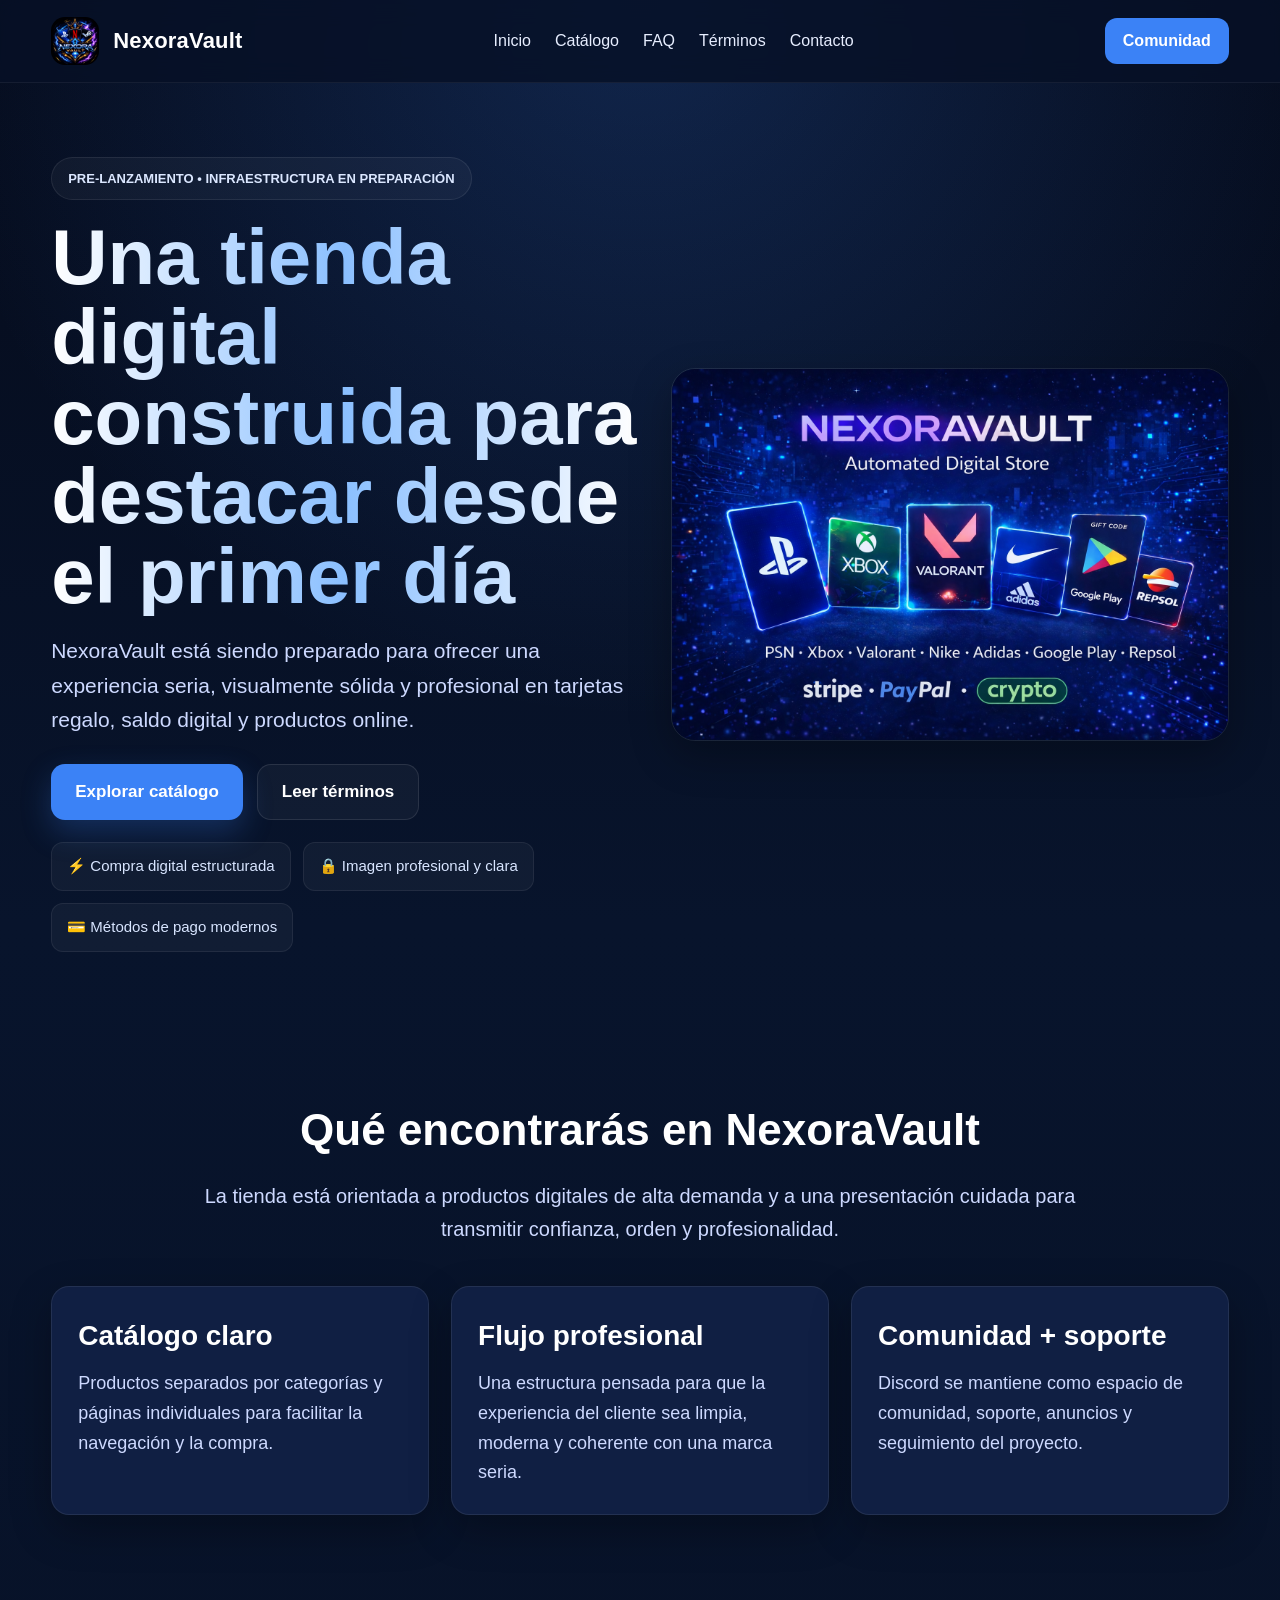
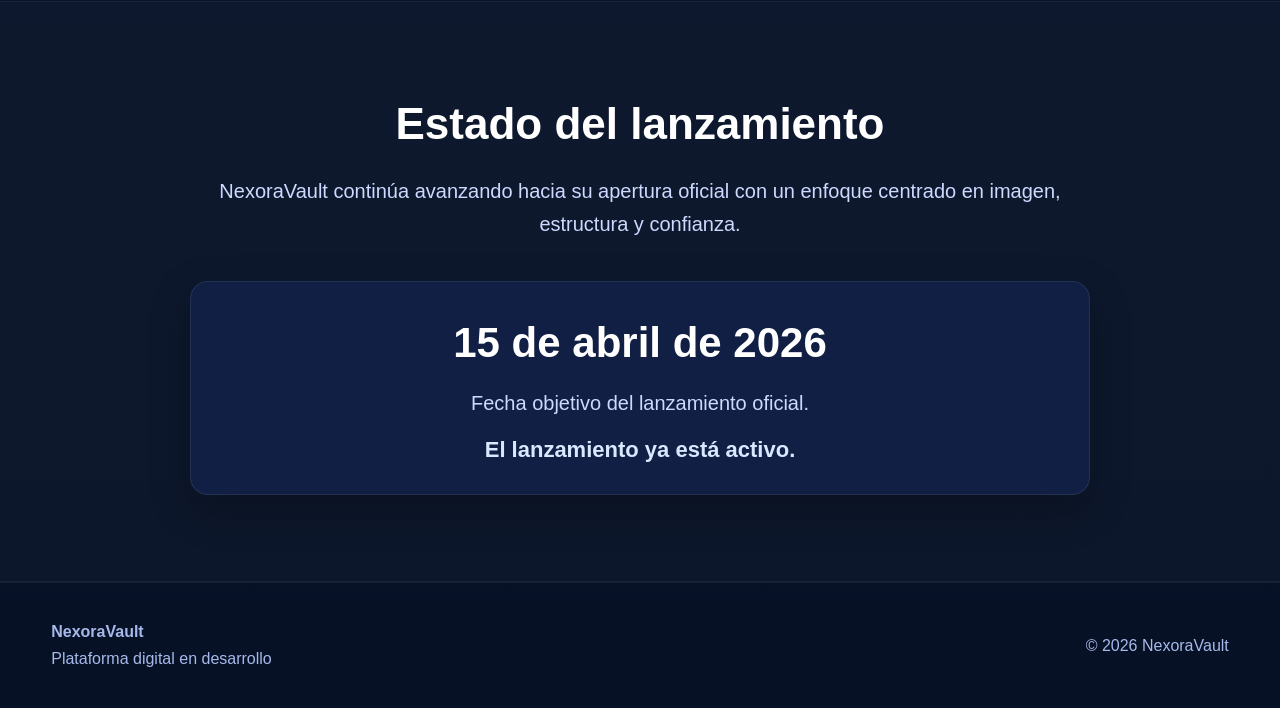
==== index.html @ a35b7f5f "Revise HTML structure and content for NexoraVault Updated the HTML structure and content for NexoraV" ====
<!DOCTYPE html>
<html lang="es">
<head>
  <meta charset="UTF-8">
  <meta name="viewport" content="width=device-width, initial-scale=1.0">
  <title>NexoraVault | Tienda digital profesional</title>
  <meta name="description" content="NexoraVault es una tienda digital centrada en tarjetas regalo, saldo y productos digitales con una experiencia moderna, clara y profesional.">
  <meta name="robots" content="index, follow">
  <link rel="icon" href="/assets/logo.png">
  <link rel="canonical" href="https://nexoravault-web.vercel.app/">
  <meta property="og:title" content="NexoraVault | Tienda digital profesional">
  <meta property="og:description" content="Tarjetas regalo, saldo digital y una experiencia de compra moderna y profesional.">
  <meta property="og:image" content="https://nexoravault-web.vercel.app/assets/banner.png">
  <meta property="og:type" content="website">
  <link rel="stylesheet" href="styles.css">
</head>
<body>

<header class="site-header">
  <div class="container nav">
    <a class="brand" href="index.html">
      <img src="/assets/logo.png" alt="Logo NexoraVault">
      <span>NexoraVault</span>
    </a>

    <nav class="nav-links">
      <a href="index.html">Inicio</a>
      <a href="catalogo.html">Catálogo</a>
      <a href="faq.html">FAQ</a>
      <a href="terminos.html">Términos</a>
      <a href="contacto.html">Contacto</a>
    </nav>

    <a class="nav-cta" href="https://discord.gg/6MbayvyV2s" target="_blank" rel="noopener noreferrer">Comunidad</a>
  </div>
</header>

<main>
  <section class="hero">
    <div class="container hero-grid">
      <div>
        <div class="hero-badge">PRE-LANZAMIENTO • INFRAESTRUCTURA EN PREPARACIÓN</div>
        <h1>Una tienda digital construida para destacar desde el primer día</h1>
        <p>
          NexoraVault está siendo preparado para ofrecer una experiencia seria, visualmente sólida y profesional en tarjetas regalo, saldo digital y productos online.
        </p>

        <div class="hero-actions">
          <a class="btn btn-primary" href="catalogo.html">Explorar catálogo</a>
          <a class="btn btn-secondary" href="terminos.html">Leer términos</a>
        </div>

        <div class="hero-trust">
          <span>⚡ Compra digital estructurada</span>
          <span>🔒 Imagen profesional y clara</span>
          <span>💳 Métodos de pago modernos</span>
        </div>
      </div>

      <div>
        <img class="hero-banner" src="/assets/banner.png" alt="Banner NexoraVault">
      </div>
    </div>
  </section>

  <section class="section">
    <div class="container">
      <div class="section-head">
        <h2>Qué encontrarás en NexoraVault</h2>
        <p>
          La tienda está orientada a productos digitales de alta demanda y a una presentación cuidada para transmitir confianza, orden y profesionalidad.
        </p>
      </div>

      <div class="grid-3">
        <article class="card">
          <h3>Catálogo claro</h3>
          <p>
            Productos separados por categorías y páginas individuales para facilitar la navegación y la compra.
          </p>
        </article>

        <article class="card">
          <h3>Flujo profesional</h3>
          <p>
            Una estructura pensada para que la experiencia del cliente sea limpia, moderna y coherente con una marca seria.
          </p>
        </article>

        <article class="card">
          <h3>Comunidad + soporte</h3>
          <p>
            Discord se mantiene como espacio de comunidad, soporte, anuncios y seguimiento del proyecto.
          </p>
        </article>
      </div>
    </div>
  </section>

  <section class="section alt">
    <div class="container">
      <div class="section-head">
        <h2>Estado del lanzamiento</h2>
        <p>
          NexoraVault continúa avanzando hacia su apertura oficial con un enfoque centrado en imagen, estructura y confianza.
        </p>
      </div>

      <div class="card text-block" style="text-align:center;">
        <h2 style="margin-bottom:10px;">15 de abril de 2026</h2>
        <p>Fecha objetivo del lanzamiento oficial.</p>
        <div class="countdown" id="countdown">Cargando cuenta atrás...</div>
      </div>
    </div>
  </section>
</main>

<footer class="footer">
  <div class="container footer-inner">
    <div>
      <strong>NexoraVault</strong>
      <p>Plataforma digital en desarrollo</p>
    </div>
    <div>© 2026 NexoraVault</div>
  </div>
</footer>

<script src="script.js"></script>
</body>
</html>
---- styles.css ----
:root{
  --bg:#071126;
  --bg-soft:#0d1a38;
  --card:#101f43;
  --card-border:rgba(255,255,255,0.08);
  --text:#ffffff;
  --muted:#cdd9ff;
  --primary:#3b82f6;
  --primary-hover:#2563eb;
  --secondary:#111827;
  --max:1200px;
  --radius:18px;
  --shadow:0 15px 40px rgba(0,0,0,0.28);
}

*{
  box-sizing:border-box;
  margin:0;
  padding:0;
}

html{
  scroll-behavior:smooth;
}

body{
  font-family:Arial, Helvetica, sans-serif;
  background:
    radial-gradient(circle at top, rgba(59,130,246,0.22), transparent 30%),
    linear-gradient(180deg, #050b1b 0%, #08142c 40%, #071126 100%);
  color:var(--text);
  line-height:1.65;
}

a{
  color:inherit;
  text-decoration:none;
}

img{
  max-width:100%;
  display:block;
}

.container{
  width:min(var(--max), 92%);
  margin:0 auto;
}

.site-header{
  position:sticky;
  top:0;
  z-index:50;
  background:rgba(7,17,38,0.82);
  backdrop-filter:blur(12px);
  border-bottom:1px solid rgba(255,255,255,0.06);
}

.nav{
  min-height:82px;
  display:flex;
  align-items:center;
  justify-content:space-between;
  gap:18px;
}

.brand{
  display:flex;
  align-items:center;
  gap:14px;
}

.brand img{
  width:48px;
  height:48px;
  border-radius:14px;
  object-fit:cover;
}

.brand span{
  font-size:22px;
  font-weight:800;
  letter-spacing:0.2px;
}

.nav-links{
  display:flex;
  gap:24px;
  align-items:center;
  flex-wrap:wrap;
}

.nav-links a{
  font-size:16px;
  color:#e7eeff;
}

.nav-cta{
  display:inline-flex;
  align-items:center;
  justify-content:center;
  min-height:46px;
  padding:0 18px;
  border-radius:12px;
  background:var(--primary);
  font-weight:800;
}

.nav-cta:hover{
  background:var(--primary-hover);
}

.hero{
  padding:74px 0 56px;
}

.hero-grid{
  display:grid;
  grid-template-columns:1.05fr 1fr;
  gap:34px;
  align-items:center;
}

.hero-badge{
  display:inline-block;
  margin-bottom:18px;
  padding:10px 16px;
  border-radius:999px;
  font-size:13px;
  font-weight:800;
  color:#dbe7ff;
  border:1px solid rgba(255,255,255,0.08);
  background:rgba(255,255,255,0.04);
}

.hero h1{
  font-size:clamp(44px, 7vw, 78px);
  line-height:1.02;
  margin-bottom:18px;
  font-weight:900;
  background:linear-gradient(90deg,#ffffff,#8abfff,#ffffff);
  -webkit-background-clip:text;
  -webkit-text-fill-color:transparent;
  background-clip:text;
}

.hero p{
  font-size:21px;
  color:var(--muted);
  max-width:760px;
  margin-bottom:26px;
}

.hero-actions{
  display:flex;
  gap:14px;
  flex-wrap:wrap;
  margin-bottom:22px;
}

.btn{
  display:inline-flex;
  align-items:center;
  justify-content:center;
  min-height:56px;
  padding:0 24px;
  border-radius:14px;
  font-size:17px;
  font-weight:800;
  transition:.2s ease;
}

.btn-primary{
  background:var(--primary);
  box-shadow:0 12px 30px rgba(59,130,246,0.25);
}

.btn-primary:hover{
  background:var(--primary-hover);
  transform:translateY(-2px);
}

.btn-secondary{
  border:1px solid rgba(255,255,255,0.10);
  background:rgba(255,255,255,0.04);
}

.btn-secondary:hover{
  transform:translateY(-2px);
  background:rgba(255,255,255,0.07);
}

.hero-trust{
  display:flex;
  flex-wrap:wrap;
  gap:12px;
}

.hero-trust span{
  font-size:15px;
  color:#d8e5ff;
  padding:11px 15px;
  border-radius:12px;
  background:rgba(255,255,255,0.04);
  border:1px solid rgba(255,255,255,0.07);
}

.hero-banner{
  border-radius:24px;
  box-shadow:var(--shadow);
  border:1px solid rgba(255,255,255,0.08);
}

.section{
  padding:86px 0;
}

.section.alt{
  background:rgba(255,255,255,0.025);
  border-top:1px solid rgba(255,255,255,0.05);
  border-bottom:1px solid rgba(255,255,255,0.05);
}

.section-head{
  text-align:center;
  max-width:900px;
  margin:0 auto 40px;
}

.section-head h2{
  font-size:44px;
  margin-bottom:14px;
}

.section-head p{
  font-size:20px;
  color:var(--muted);
}

.grid-3{
  display:grid;
  grid-template-columns:repeat(3,1fr);
  gap:22px;
}

.card{
  background:var(--card);
  border:1px solid var(--card-border);
  border-radius:var(--radius);
  padding:26px;
  box-shadow:var(--shadow);
}

.card h3{
  font-size:28px;
  margin-bottom:10px;
}

.card p{
  font-size:18px;
  color:var(--muted);
}

.product-card{
  display:flex;
  flex-direction:column;
  gap:14px;
}

.price{
  font-size:30px;
  font-weight:900;
}

.tag{
  display:inline-block;
  width:max-content;
  padding:8px 12px;
  border-radius:999px;
  background:rgba(59,130,246,0.16);
  color:#dce8ff;
  font-size:13px;
  font-weight:800;
}

.card-actions{
  margin-top:8px;
  display:flex;
  gap:12px;
  flex-wrap:wrap;
}

.card-link{
  font-size:16px;
  font-weight:800;
  color:#8dc1ff;
}

.text-block{
  max-width:900px;
  margin:0 auto;
  font-size:20px;
  color:var(--muted);
}

.text-block h2{
  font-size:42px;
  color:var(--text);
  margin-bottom:18px;
}

.text-block h3{
  font-size:28px;
  color:var(--text);
  margin:28px 0 10px;
}

.text-block p,
.text-block li{
  font-size:20px;
}

.text-block ul{
  padding-left:22px;
}

.footer{
  border-top:1px solid rgba(255,255,255,0.06);
  padding:36px 0;
  color:#a7b9eb;
}

.footer-inner{
  display:flex;
  justify-content:space-between;
  gap:18px;
  align-items:center;
}

.countdown{
  font-size:22px;
  color:#d9e8ff;
  font-weight:700;
  margin-top:12px;
}

@media (max-width: 980px){
  .hero-grid,
  .grid-3{
    grid-template-columns:1fr;
  }

  .nav{
    padding:14px 0;
    flex-wrap:wrap;
  }

  .nav-links{
    width:100%;
    justify-content:center;
  }

  .hero{
    padding-top:54px;
  }

  .section-head h2{
    font-size:34px;
  }

  .section-head p,
  .text-block p,
  .text-block li{
    font-size:18px;
  }

  .footer-inner{
    flex-direction:column;
    text-align:center;
  }
}
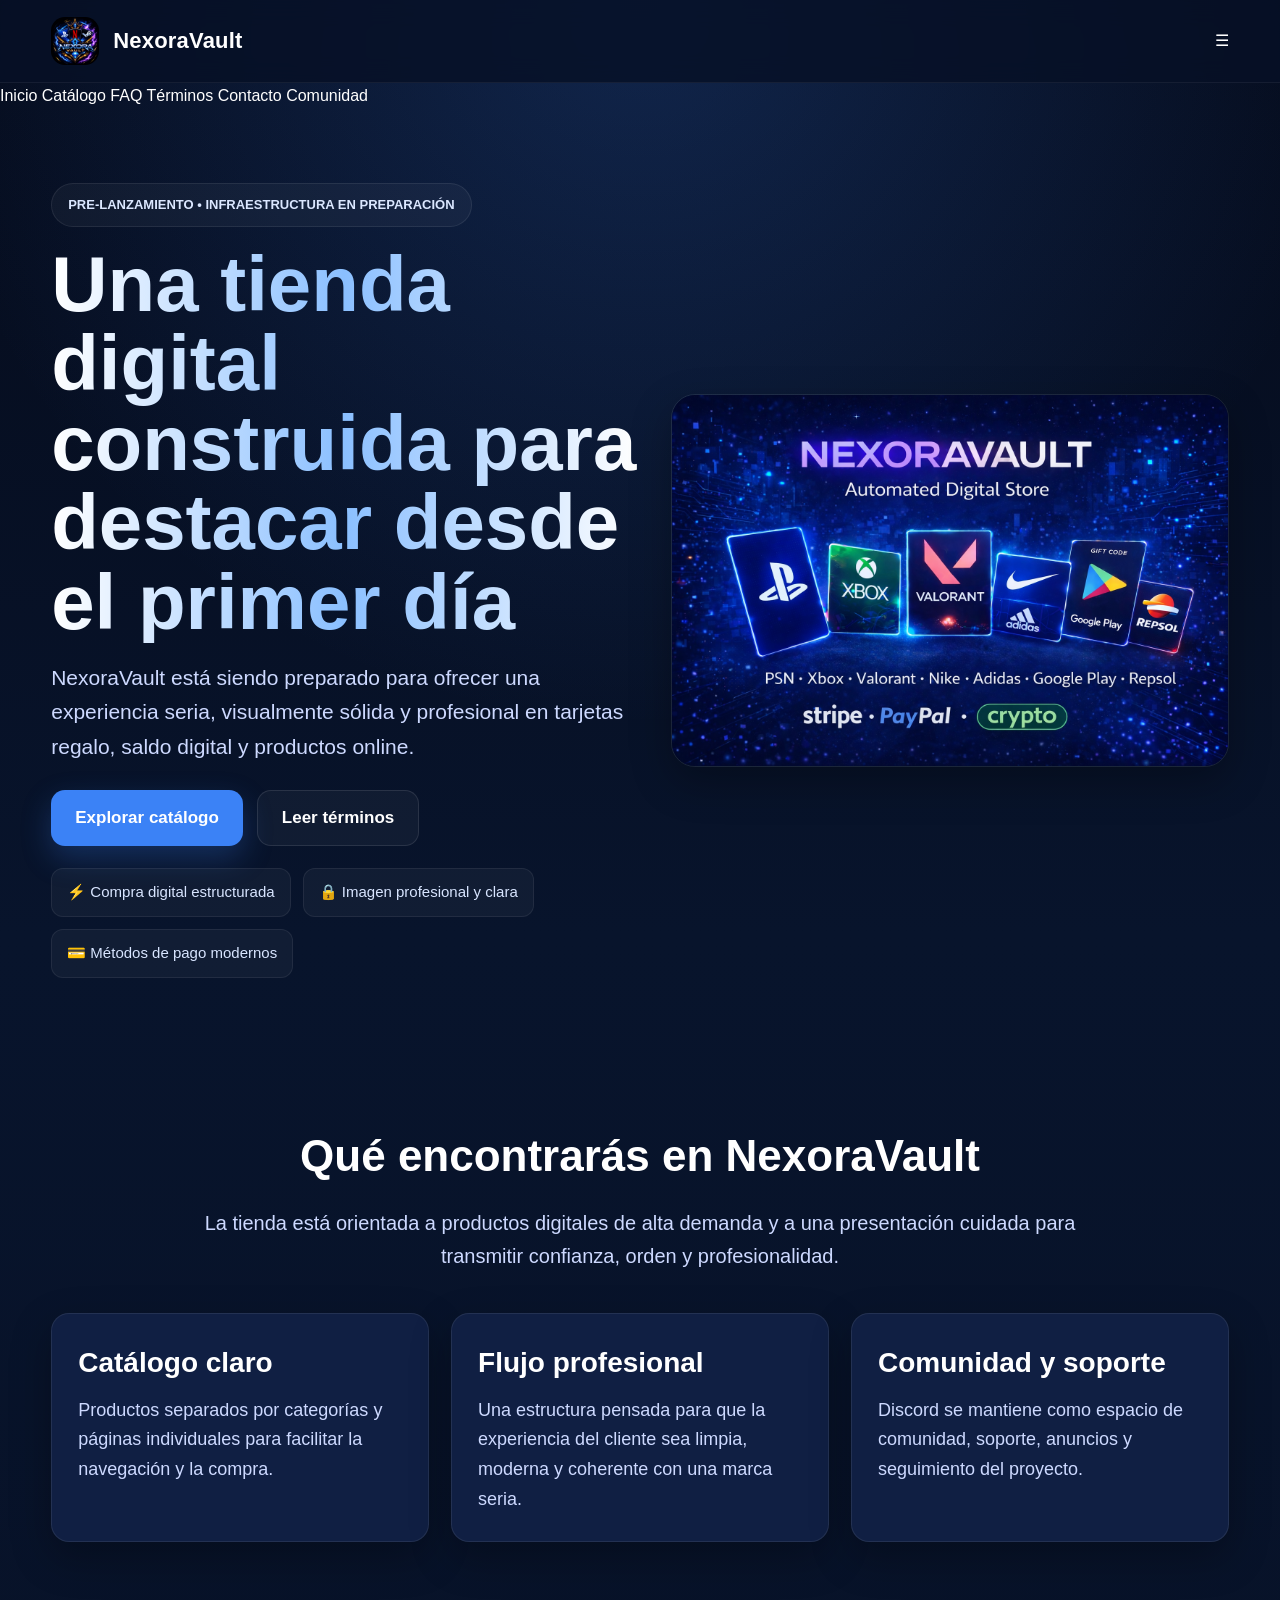
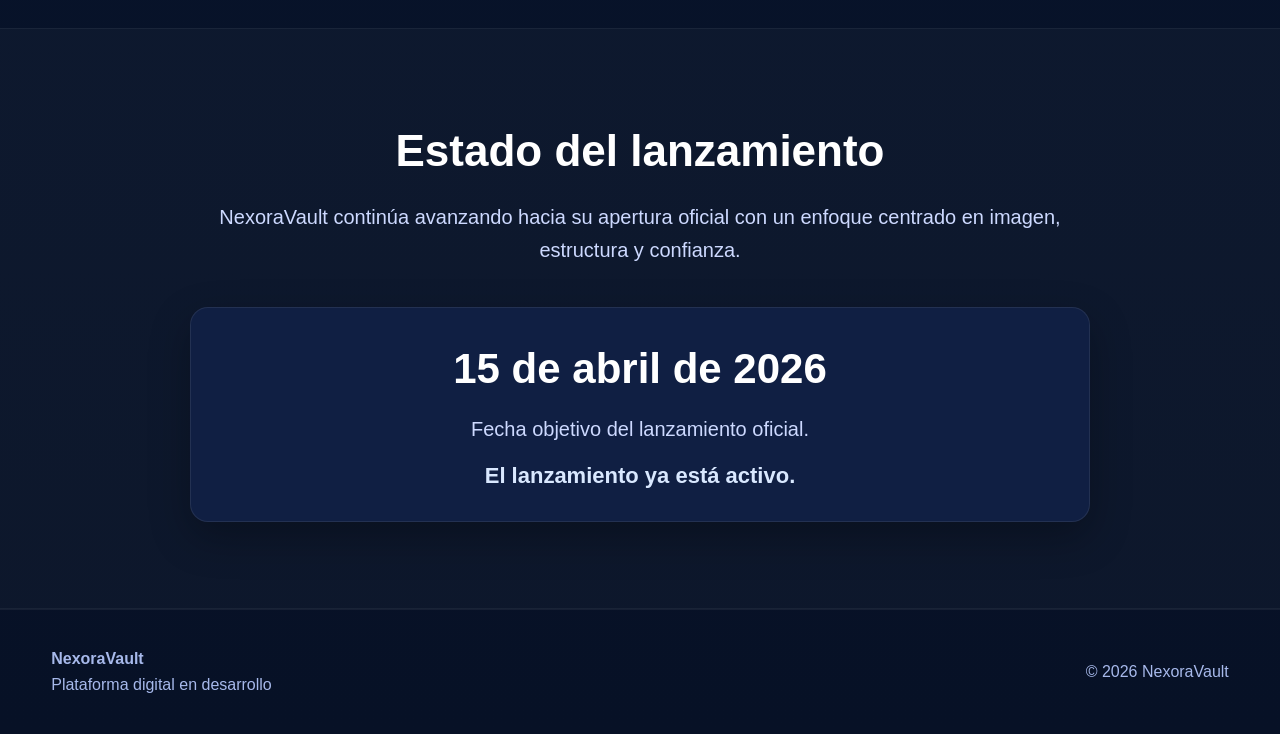
==== commit ada49958: "Implement side menu and update community heading Added a side menu for navigation and improved text " ====
--- a/index.html
+++ b/index.html
@@ -23,24 +23,27 @@
       <span>NexoraVault</span>
     </a>
 
-    <nav class="nav-links">
-      <a href="index.html">Inicio</a>
-      <a href="catalogo.html">Catálogo</a>
-      <a href="faq.html">FAQ</a>
-      <a href="terminos.html">Términos</a>
-      <a href="contacto.html">Contacto</a>
-    </nav>
-
-    <a class="nav-cta" href="https://discord.gg/6MbayvyV2s" target="_blank" rel="noopener noreferrer">Comunidad</a>
+    <div class="menu-toggle" onclick="toggleMenu()">☰</div>
   </div>
 </header>
+
+<div class="side-menu" id="sideMenu">
+  <a href="index.html">Inicio</a>
+  <a href="catalogo.html">Catálogo</a>
+  <a href="faq.html">FAQ</a>
+  <a href="terminos.html">Términos</a>
+  <a href="contacto.html">Contacto</a>
+  <a class="menu-discord" href="https://discord.gg/6MbayvyV2s" target="_blank" rel="noopener noreferrer">Comunidad</a>
+</div>
 
 <main>
   <section class="hero">
     <div class="container hero-grid">
       <div>
         <div class="hero-badge">PRE-LANZAMIENTO • INFRAESTRUCTURA EN PREPARACIÓN</div>
+
         <h1>Una tienda digital construida para destacar desde el primer día</h1>
+
         <p>
           NexoraVault está siendo preparado para ofrecer una experiencia seria, visualmente sólida y profesional en tarjetas regalo, saldo digital y productos online.
         </p>
@@ -88,7 +91,7 @@
         </article>
 
         <article class="card">
-          <h3>Comunidad + soporte</h3>
+          <h3>Comunidad y soporte</h3>
           <p>
             Discord se mantiene como espacio de comunidad, soporte, anuncios y seguimiento del proyecto.
           </p>
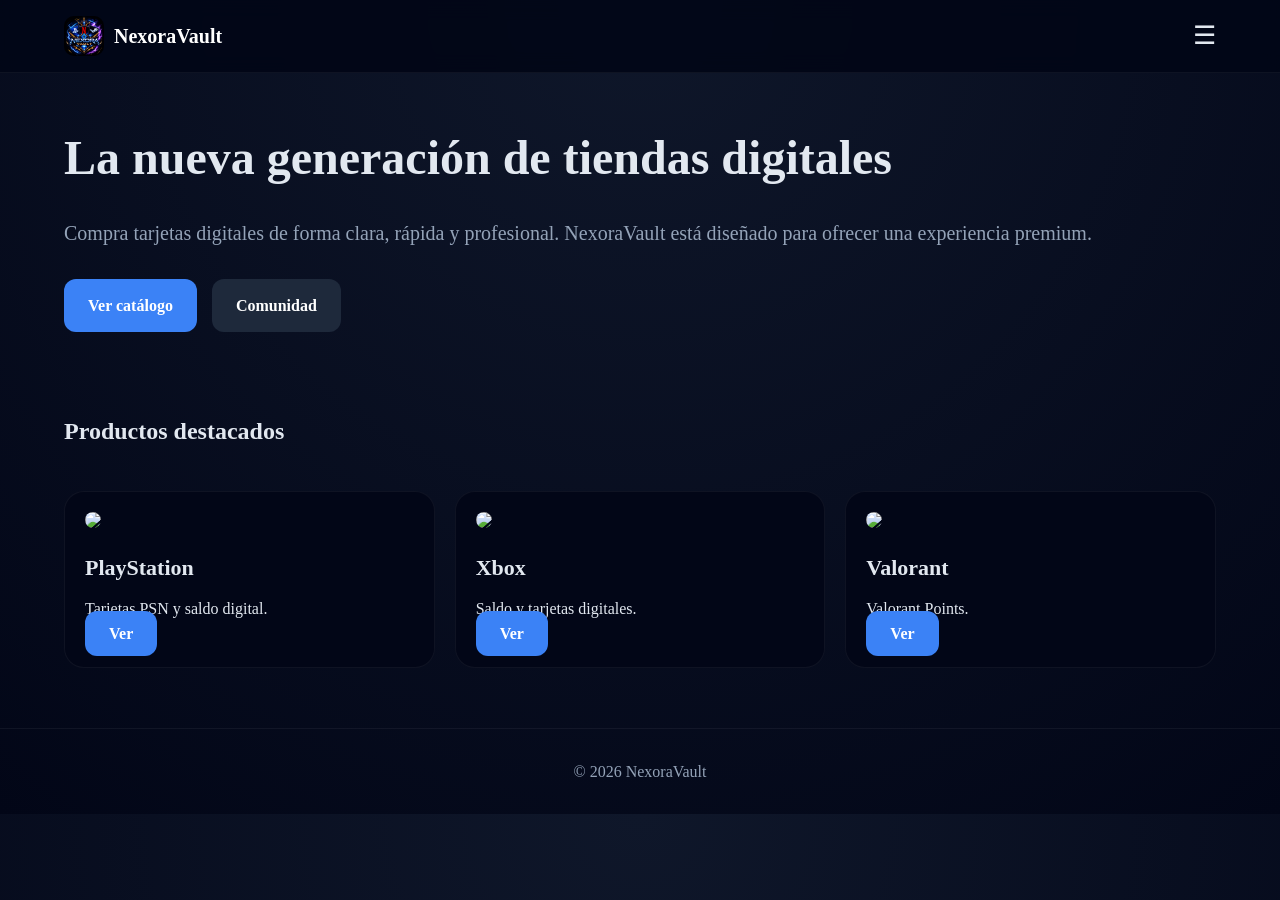
==== commit a1c727e2: "Revise index.html for NexoraVault homepage Updated the structure and content of the NexoraVault home" ====
--- a/index.html
+++ b/index.html
@@ -3,23 +3,15 @@
 <head>
   <meta charset="UTF-8">
   <meta name="viewport" content="width=device-width, initial-scale=1.0">
-  <title>NexoraVault | Tienda digital profesional</title>
-  <meta name="description" content="NexoraVault es una tienda digital centrada en tarjetas regalo, saldo y productos digitales con una experiencia moderna, clara y profesional.">
-  <meta name="robots" content="index, follow">
-  <link rel="icon" href="/assets/logo.png">
-  <link rel="canonical" href="https://nexoravault-web.vercel.app/">
-  <meta property="og:title" content="NexoraVault | Tienda digital profesional">
-  <meta property="og:description" content="Tarjetas regalo, saldo digital y una experiencia de compra moderna y profesional.">
-  <meta property="og:image" content="https://nexoravault-web.vercel.app/assets/banner.png">
-  <meta property="og:type" content="website">
+  <title>NexoraVault</title>
   <link rel="stylesheet" href="styles.css">
 </head>
 <body>
 
 <header class="site-header">
   <div class="container nav">
-    <a class="brand" href="index.html">
-      <img src="/assets/logo.png" alt="Logo NexoraVault">
+    <a class="brand" href="#">
+      <img src="/assets/logo.png">
       <span>NexoraVault</span>
     </a>
 
@@ -30,102 +22,58 @@
 <div class="side-menu" id="sideMenu">
   <a href="index.html">Inicio</a>
   <a href="catalogo.html">Catálogo</a>
-  <a href="faq.html">FAQ</a>
-  <a href="terminos.html">Términos</a>
-  <a href="contacto.html">Contacto</a>
-  <a class="menu-discord" href="https://discord.gg/6MbayvyV2s" target="_blank" rel="noopener noreferrer">Comunidad</a>
+  <a href="#">Carrito</a>
+  <a href="#">FAQ</a>
+  <a href="#">Términos</a>
+  <a href="https://discord.gg/6MbayvyV2s" target="_blank">Comunidad</a>
 </div>
 
-<main>
-  <section class="hero">
-    <div class="container hero-grid">
-      <div>
-        <div class="hero-badge">PRE-LANZAMIENTO • INFRAESTRUCTURA EN PREPARACIÓN</div>
+<main class="hero">
+  <div class="container">
+    <h1>La nueva generación de tiendas digitales</h1>
+    <p>
+      Compra tarjetas digitales de forma clara, rápida y profesional.
+      NexoraVault está diseñado para ofrecer una experiencia premium.
+    </p>
 
-        <h1>Una tienda digital construida para destacar desde el primer día</h1>
-
-        <p>
-          NexoraVault está siendo preparado para ofrecer una experiencia seria, visualmente sólida y profesional en tarjetas regalo, saldo digital y productos online.
-        </p>
-
-        <div class="hero-actions">
-          <a class="btn btn-primary" href="catalogo.html">Explorar catálogo</a>
-          <a class="btn btn-secondary" href="terminos.html">Leer términos</a>
-        </div>
-
-        <div class="hero-trust">
-          <span>⚡ Compra digital estructurada</span>
-          <span>🔒 Imagen profesional y clara</span>
-          <span>💳 Métodos de pago modernos</span>
-        </div>
-      </div>
-
-      <div>
-        <img class="hero-banner" src="/assets/banner.png" alt="Banner NexoraVault">
-      </div>
+    <div class="hero-actions">
+      <a class="btn btn-primary" href="catalogo.html">Ver catálogo</a>
+      <a class="btn btn-secondary" href="https://discord.gg/6MbayvyV2s" target="_blank">Comunidad</a>
     </div>
-  </section>
-
-  <section class="section">
-    <div class="container">
-      <div class="section-head">
-        <h2>Qué encontrarás en NexoraVault</h2>
-        <p>
-          La tienda está orientada a productos digitales de alta demanda y a una presentación cuidada para transmitir confianza, orden y profesionalidad.
-        </p>
-      </div>
-
-      <div class="grid-3">
-        <article class="card">
-          <h3>Catálogo claro</h3>
-          <p>
-            Productos separados por categorías y páginas individuales para facilitar la navegación y la compra.
-          </p>
-        </article>
-
-        <article class="card">
-          <h3>Flujo profesional</h3>
-          <p>
-            Una estructura pensada para que la experiencia del cliente sea limpia, moderna y coherente con una marca seria.
-          </p>
-        </article>
-
-        <article class="card">
-          <h3>Comunidad y soporte</h3>
-          <p>
-            Discord se mantiene como espacio de comunidad, soporte, anuncios y seguimiento del proyecto.
-          </p>
-        </article>
-      </div>
-    </div>
-  </section>
-
-  <section class="section alt">
-    <div class="container">
-      <div class="section-head">
-        <h2>Estado del lanzamiento</h2>
-        <p>
-          NexoraVault continúa avanzando hacia su apertura oficial con un enfoque centrado en imagen, estructura y confianza.
-        </p>
-      </div>
-
-      <div class="card text-block" style="text-align:center;">
-        <h2 style="margin-bottom:10px;">15 de abril de 2026</h2>
-        <p>Fecha objetivo del lanzamiento oficial.</p>
-        <div class="countdown" id="countdown">Cargando cuenta atrás...</div>
-      </div>
-    </div>
-  </section>
+  </div>
 </main>
 
+<section class="container">
+  <h2>Productos destacados</h2>
+
+  <div class="grid">
+
+    <div class="card">
+      <img src="/assets/psn.png">
+      <h3>PlayStation</h3>
+      <p>Tarjetas PSN y saldo digital.</p>
+      <a class="btn btn-primary" href="psn.html">Ver</a>
+    </div>
+
+    <div class="card">
+      <img src="/assets/xbox.png">
+      <h3>Xbox</h3>
+      <p>Saldo y tarjetas digitales.</p>
+      <a class="btn btn-primary" href="xbox.html">Ver</a>
+    </div>
+
+    <div class="card">
+      <img src="/assets/valorant.png">
+      <h3>Valorant</h3>
+      <p>Valorant Points.</p>
+      <a class="btn btn-primary" href="valorant.html">Ver</a>
+    </div>
+
+  </div>
+</section>
+
 <footer class="footer">
-  <div class="container footer-inner">
-    <div>
-      <strong>NexoraVault</strong>
-      <p>Plataforma digital en desarrollo</p>
-    </div>
-    <div>© 2026 NexoraVault</div>
-  </div>
+  © 2026 NexoraVault
 </footer>
 
 <script src="script.js"></script>
--- a/styles.css
+++ b/styles.css
@@ -1,381 +1,180 @@
-:root{
-  --bg:#071126;
-  --bg-soft:#0d1a38;
-  --card:#101f43;
-  --card-border:rgba(255,255,255,0.08);
-  --text:#ffffff;
-  --muted:#cdd9ff;
-  --primary:#3b82f6;
-  --primary-hover:#2563eb;
-  --secondary:#111827;
-  --max:1200px;
-  --radius:18px;
-  --shadow:0 15px 40px rgba(0,0,0,0.28);
-}
-
+/* RESET */
 *{
-  box-sizing:border-box;
   margin:0;
   padding:0;
-}
-
-html{
-  scroll-behavior:smooth;
+  box-sizing:border-box;
 }
 
 body{
-  font-family:Arial, Helvetica, sans-serif;
-  background:
-    radial-gradient(circle at top, rgba(59,130,246,0.22), transparent 30%),
-    linear-gradient(180deg, #050b1b 0%, #08142c 40%, #071126 100%);
-  color:var(--text);
-  line-height:1.65;
+  font-family:-apple-system, BlinkMacSystemFont, "Segoe UI", Roboto;
+  background: radial-gradient(circle at top, #0f172a, #020617);
+  color:#e2e8f0;
+  line-height:1.6;
 }
 
-a{
-  color:inherit;
-  text-decoration:none;
+/* CONTENEDOR */
+.container{
+  width:90%;
+  max-width:1200px;
+  margin:auto;
 }
 
-img{
-  max-width:100%;
-  display:block;
-}
-
-.container{
-  width:min(var(--max), 92%);
-  margin:0 auto;
-}
-
+/* HEADER */
 .site-header{
-  position:sticky;
+  position:fixed;
   top:0;
-  z-index:50;
-  background:rgba(7,17,38,0.82);
-  backdrop-filter:blur(12px);
-  border-bottom:1px solid rgba(255,255,255,0.06);
+  width:100%;
+  background:rgba(2,6,23,0.9);
+  backdrop-filter: blur(10px);
+  border-bottom:1px solid rgba(255,255,255,0.05);
+  z-index:999;
 }
 
 .nav{
-  min-height:82px;
   display:flex;
+  justify-content:space-between;
   align-items:center;
-  justify-content:space-between;
-  gap:18px;
+  padding:15px 0;
 }
 
 .brand{
   display:flex;
   align-items:center;
-  gap:14px;
+  gap:10px;
+  text-decoration:none;
+  color:white;
+  font-weight:700;
+  font-size:20px;
 }
 
 .brand img{
-  width:48px;
-  height:48px;
-  border-radius:14px;
-  object-fit:cover;
+  width:40px;
+  height:40px;
+  border-radius:10px;
 }
 
-.brand span{
-  font-size:22px;
-  font-weight:800;
-  letter-spacing:0.2px;
+/* MENU */
+.menu-toggle{
+  font-size:26px;
+  cursor:pointer;
 }
 
-.nav-links{
-  display:flex;
-  gap:24px;
-  align-items:center;
-  flex-wrap:wrap;
+/* SIDE MENU */
+.side-menu{
+  position:fixed;
+  right:-260px;
+  top:0;
+  width:260px;
+  height:100%;
+  background:#020617;
+  padding:30px;
+  transition:0.3s;
+  z-index:1000;
 }
 
-.nav-links a{
-  font-size:16px;
-  color:#e7eeff;
+.side-menu.active{
+  right:0;
 }
 
-.nav-cta{
-  display:inline-flex;
-  align-items:center;
-  justify-content:center;
-  min-height:46px;
-  padding:0 18px;
-  border-radius:12px;
-  background:var(--primary);
-  font-weight:800;
+.side-menu a{
+  display:block;
+  margin-bottom:20px;
+  color:#e2e8f0;
+  text-decoration:none;
+  font-size:18px;
 }
 
-.nav-cta:hover{
-  background:var(--primary-hover);
-}
-
+/* HERO */
 .hero{
-  padding:74px 0 56px;
-}
-
-.hero-grid{
-  display:grid;
-  grid-template-columns:1.05fr 1fr;
-  gap:34px;
-  align-items:center;
-}
-
-.hero-badge{
-  display:inline-block;
-  margin-bottom:18px;
-  padding:10px 16px;
-  border-radius:999px;
-  font-size:13px;
-  font-weight:800;
-  color:#dbe7ff;
-  border:1px solid rgba(255,255,255,0.08);
-  background:rgba(255,255,255,0.04);
+  padding-top:120px;
+  padding-bottom:80px;
 }
 
 .hero h1{
-  font-size:clamp(44px, 7vw, 78px);
-  line-height:1.02;
-  margin-bottom:18px;
-  font-weight:900;
-  background:linear-gradient(90deg,#ffffff,#8abfff,#ffffff);
-  -webkit-background-clip:text;
-  -webkit-text-fill-color:transparent;
-  background-clip:text;
+  font-size:48px;
+  margin-bottom:20px;
 }
 
 .hero p{
-  font-size:21px;
-  color:var(--muted);
-  max-width:760px;
-  margin-bottom:26px;
+  font-size:20px;
+  color:#94a3b8;
+  margin-bottom:30px;
 }
 
 .hero-actions{
   display:flex;
-  gap:14px;
-  flex-wrap:wrap;
-  margin-bottom:22px;
+  gap:15px;
 }
 
+/* BOTONES */
 .btn{
-  display:inline-flex;
-  align-items:center;
-  justify-content:center;
-  min-height:56px;
-  padding:0 24px;
-  border-radius:14px;
-  font-size:17px;
-  font-weight:800;
-  transition:.2s ease;
+  padding:14px 24px;
+  border-radius:12px;
+  text-decoration:none;
+  font-weight:600;
 }
 
 .btn-primary{
-  background:var(--primary);
-  box-shadow:0 12px 30px rgba(59,130,246,0.25);
-}
-
-.btn-primary:hover{
-  background:var(--primary-hover);
-  transform:translateY(-2px);
+  background:#3b82f6;
+  color:white;
 }
 
 .btn-secondary{
-  border:1px solid rgba(255,255,255,0.10);
-  background:rgba(255,255,255,0.04);
+  background:#1e293b;
+  color:white;
 }
 
-.btn-secondary:hover{
-  transform:translateY(-2px);
-  background:rgba(255,255,255,0.07);
+/* GRID PRODUCTOS */
+.grid{
+  display:grid;
+  grid-template-columns:repeat(auto-fit,minmax(250px,1fr));
+  gap:20px;
+  margin-top:40px;
 }
 
-.hero-trust{
-  display:flex;
-  flex-wrap:wrap;
-  gap:12px;
+/* CARD */
+.card{
+  background:#020617;
+  border:1px solid rgba(255,255,255,0.05);
+  border-radius:20px;
+  padding:20px;
+  transition:0.2s;
 }
 
-.hero-trust span{
-  font-size:15px;
-  color:#d8e5ff;
-  padding:11px 15px;
-  border-radius:12px;
-  background:rgba(255,255,255,0.04);
-  border:1px solid rgba(255,255,255,0.07);
+.card:hover{
+  transform:translateY(-5px);
+  border-color:#3b82f6;
 }
 
-.hero-banner{
-  border-radius:24px;
-  box-shadow:var(--shadow);
-  border:1px solid rgba(255,255,255,0.08);
-}
-
-.section{
-  padding:86px 0;
-}
-
-.section.alt{
-  background:rgba(255,255,255,0.025);
-  border-top:1px solid rgba(255,255,255,0.05);
-  border-bottom:1px solid rgba(255,255,255,0.05);
-}
-
-.section-head{
-  text-align:center;
-  max-width:900px;
-  margin:0 auto 40px;
-}
-
-.section-head h2{
-  font-size:44px;
-  margin-bottom:14px;
-}
-
-.section-head p{
-  font-size:20px;
-  color:var(--muted);
-}
-
-.grid-3{
-  display:grid;
-  grid-template-columns:repeat(3,1fr);
-  gap:22px;
-}
-
-.card{
-  background:var(--card);
-  border:1px solid var(--card-border);
-  border-radius:var(--radius);
-  padding:26px;
-  box-shadow:var(--shadow);
+.card img{
+  width:100%;
+  border-radius:12px;
+  margin-bottom:15px;
 }
 
 .card h3{
-  font-size:28px;
+  font-size:22px;
   margin-bottom:10px;
 }
 
-.card p{
-  font-size:18px;
-  color:var(--muted);
+.price{
+  font-size:24px;
+  font-weight:700;
+  margin:10px 0;
 }
 
-.product-card{
-  display:flex;
-  flex-direction:column;
-  gap:14px;
+/* FOOTER */
+.footer{
+  margin-top:60px;
+  padding:30px;
+  text-align:center;
+  border-top:1px solid rgba(255,255,255,0.05);
+  color:#94a3b8;
 }
 
-.price{
-  font-size:30px;
-  font-weight:900;
-}
-
-.tag{
-  display:inline-block;
-  width:max-content;
-  padding:8px 12px;
-  border-radius:999px;
-  background:rgba(59,130,246,0.16);
-  color:#dce8ff;
-  font-size:13px;
-  font-weight:800;
-}
-
-.card-actions{
-  margin-top:8px;
-  display:flex;
-  gap:12px;
-  flex-wrap:wrap;
-}
-
-.card-link{
-  font-size:16px;
-  font-weight:800;
-  color:#8dc1ff;
-}
-
-.text-block{
-  max-width:900px;
-  margin:0 auto;
-  font-size:20px;
-  color:var(--muted);
-}
-
-.text-block h2{
-  font-size:42px;
-  color:var(--text);
-  margin-bottom:18px;
-}
-
-.text-block h3{
-  font-size:28px;
-  color:var(--text);
-  margin:28px 0 10px;
-}
-
-.text-block p,
-.text-block li{
-  font-size:20px;
-}
-
-.text-block ul{
-  padding-left:22px;
-}
-
-.footer{
-  border-top:1px solid rgba(255,255,255,0.06);
-  padding:36px 0;
-  color:#a7b9eb;
-}
-
-.footer-inner{
-  display:flex;
-  justify-content:space-between;
-  gap:18px;
-  align-items:center;
-}
-
-.countdown{
-  font-size:22px;
-  color:#d9e8ff;
-  font-weight:700;
-  margin-top:12px;
-}
-
-@media (max-width: 980px){
-  .hero-grid,
-  .grid-3{
-    grid-template-columns:1fr;
-  }
-
-  .nav{
-    padding:14px 0;
-    flex-wrap:wrap;
-  }
-
-  .nav-links{
-    width:100%;
-    justify-content:center;
-  }
-
-  .hero{
-    padding-top:54px;
-  }
-
-  .section-head h2{
+/* RESPONSIVE */
+@media(max-width:768px){
+  .hero h1{
     font-size:34px;
   }
-
-  .section-head p,
-  .text-block p,
-  .text-block li{
-    font-size:18px;
-  }
-
-  .footer-inner{
-    flex-direction:column;
-    text-align:center;
-  }
 }
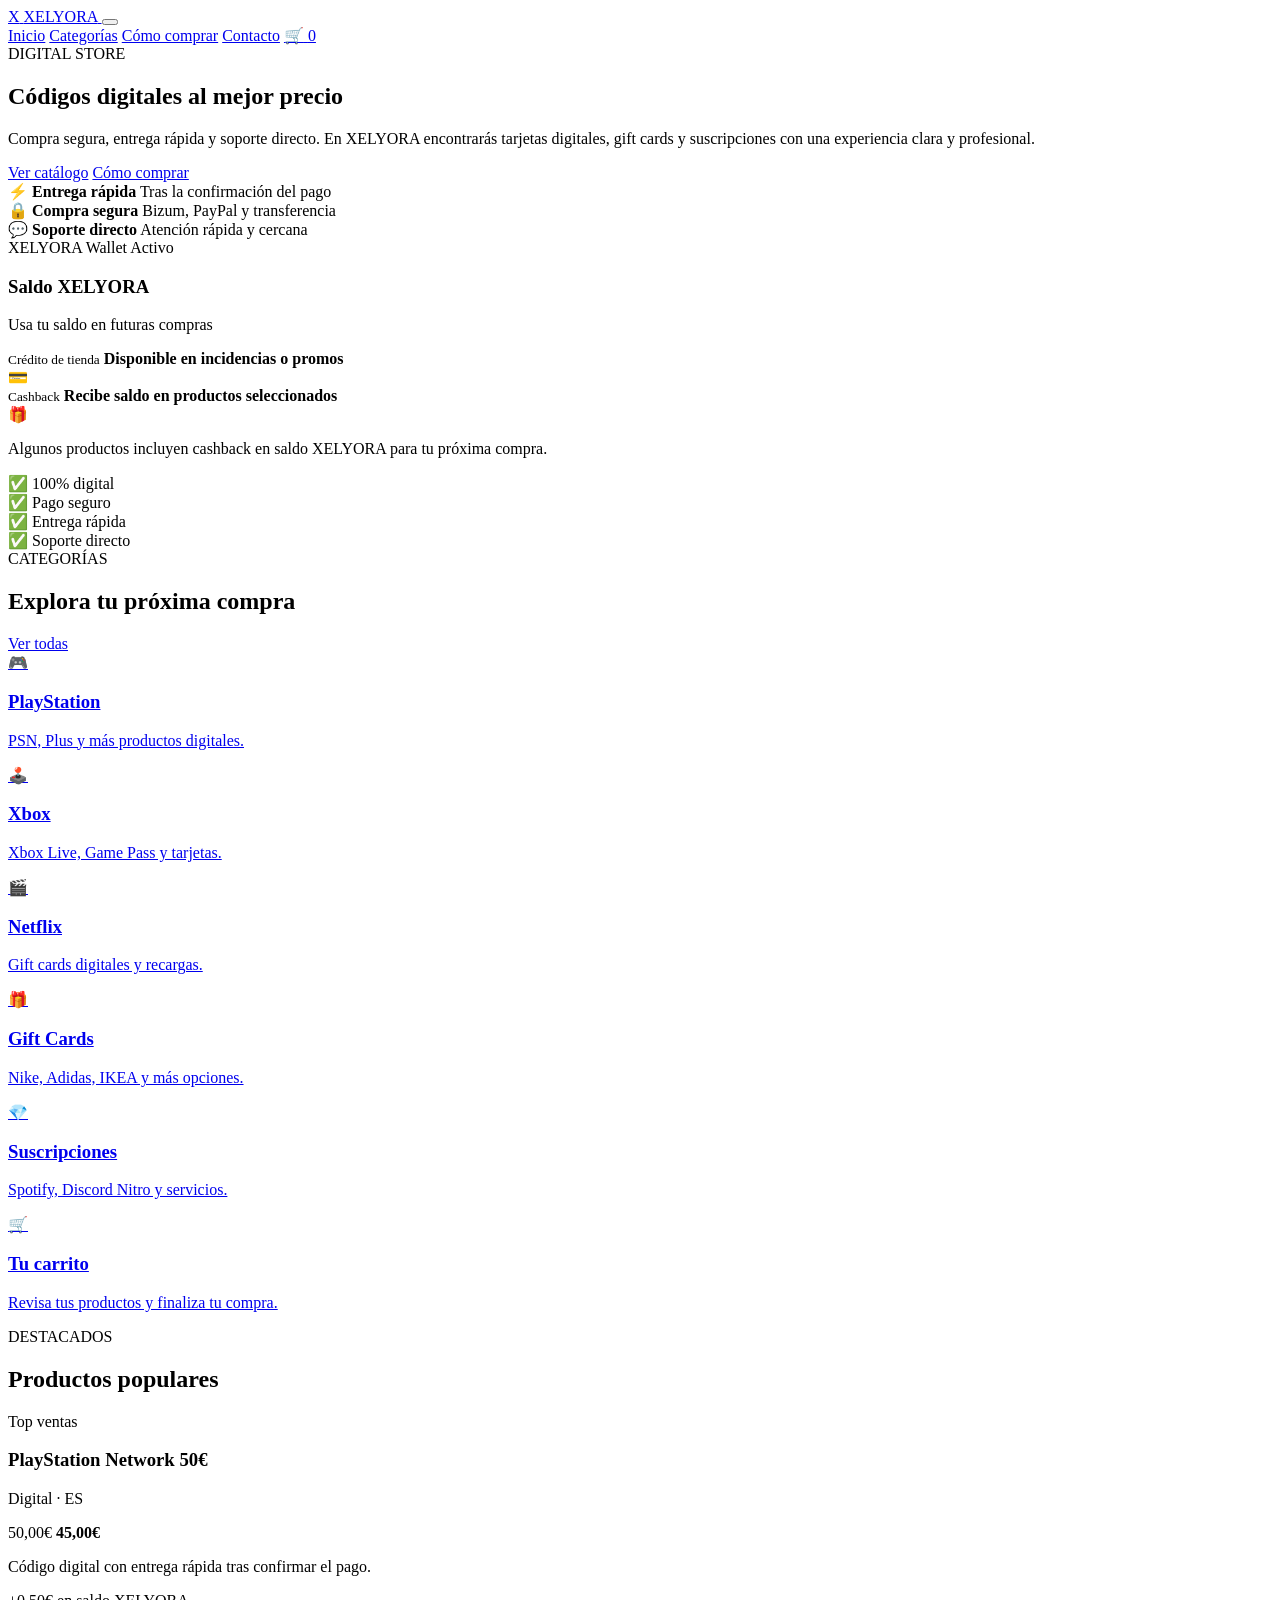
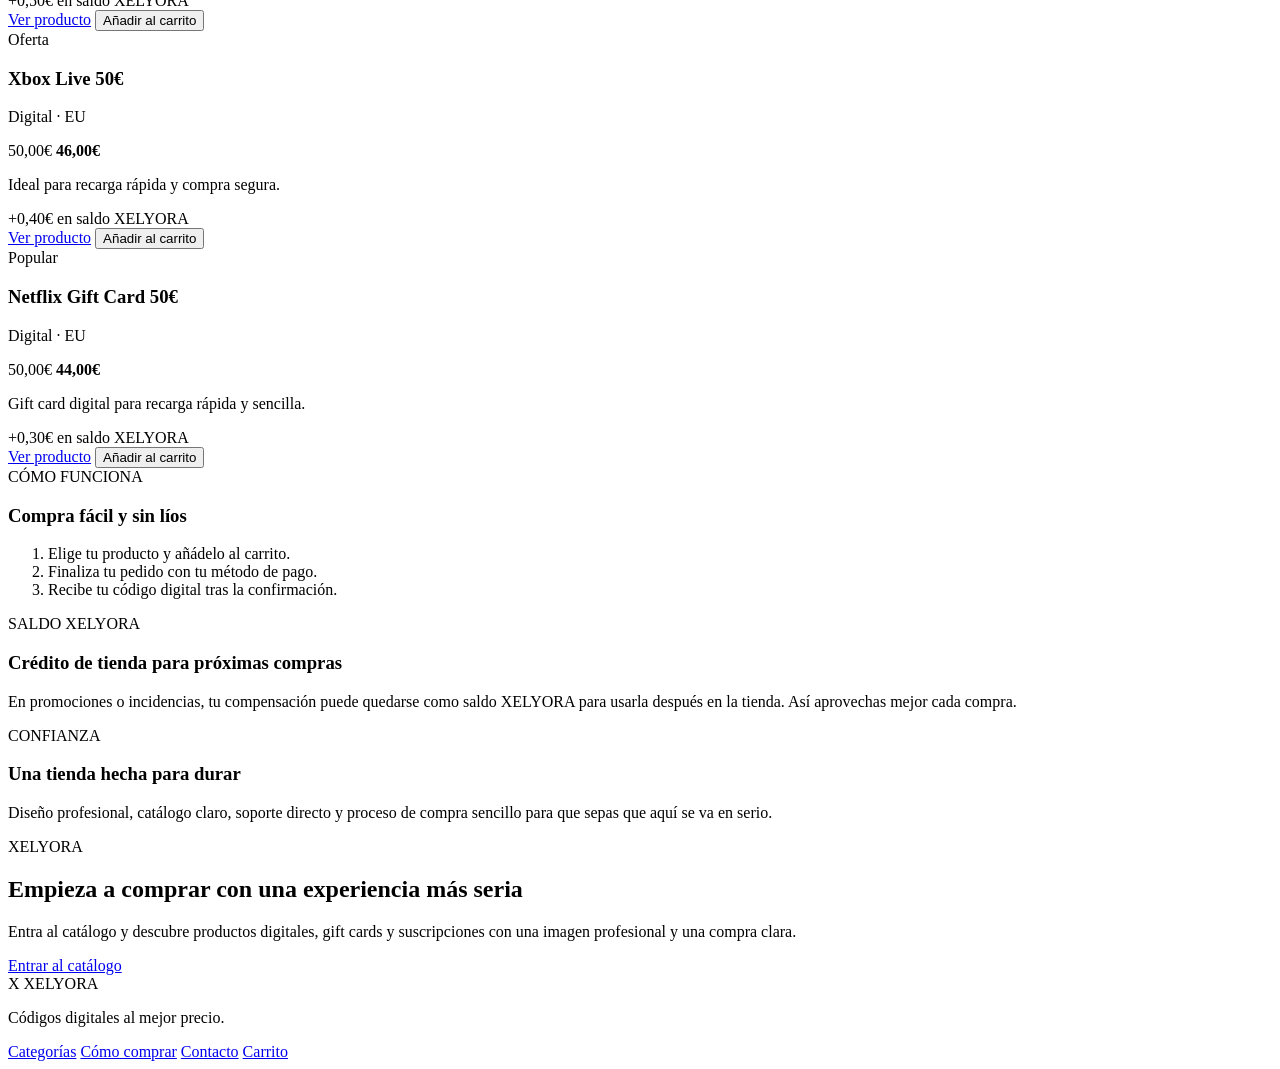
==== commit 85c5ed2b: "Revamp index.html for XELYORA branding and layout Updated the HTML structure and content for the XEL" ====
--- a/index.html
+++ b/index.html
@@ -1,81 +1,310 @@
 <!DOCTYPE html>
 <html lang="es">
 <head>
-  <meta charset="UTF-8">
-  <meta name="viewport" content="width=device-width, initial-scale=1.0">
-  <title>NexoraVault</title>
-  <link rel="stylesheet" href="styles.css">
+  <meta charset="UTF-8" />
+  <meta name="viewport" content="width=device-width, initial-scale=1.0" />
+  <title>XELYORA | Códigos digitales al mejor precio</title>
+  <meta
+    name="description"
+    content="XELYORA - Códigos digitales, gift cards y suscripciones. Entrega rápida, compra segura y soporte directo."
+  />
+  <link rel="stylesheet" href="css/style.css" />
 </head>
 <body>
-
-<header class="site-header">
-  <div class="container nav">
-    <a class="brand" href="#">
-      <img src="/assets/logo.png">
-      <span>NexoraVault</span>
-    </a>
-
-    <div class="menu-toggle" onclick="toggleMenu()">☰</div>
-  </div>
-</header>
-
-<div class="side-menu" id="sideMenu">
-  <a href="index.html">Inicio</a>
-  <a href="catalogo.html">Catálogo</a>
-  <a href="#">Carrito</a>
-  <a href="#">FAQ</a>
-  <a href="#">Términos</a>
-  <a href="https://discord.gg/6MbayvyV2s" target="_blank">Comunidad</a>
-</div>
-
-<main class="hero">
-  <div class="container">
-    <h1>La nueva generación de tiendas digitales</h1>
-    <p>
-      Compra tarjetas digitales de forma clara, rápida y profesional.
-      NexoraVault está diseñado para ofrecer una experiencia premium.
-    </p>
-
-    <div class="hero-actions">
-      <a class="btn btn-primary" href="catalogo.html">Ver catálogo</a>
-      <a class="btn btn-secondary" href="https://discord.gg/6MbayvyV2s" target="_blank">Comunidad</a>
+  <header class="site-header">
+    <div class="container header-wrap">
+      <a href="index.html" class="brand">
+        <span class="brand-mark">X</span>
+        <span class="brand-text">XELYORA</span>
+      </a>
+
+      <button class="menu-toggle" id="menuToggle" aria-label="Abrir menú" aria-expanded="false">
+        <span></span>
+        <span></span>
+        <span></span>
+      </button>
+
+      <nav class="main-nav" id="mainNav">
+        <a href="index.html" class="active">Inicio</a>
+        <a href="categorias.html">Categorías</a>
+        <a href="como-comprar.html">Cómo comprar</a>
+        <a href="contacto.html">Contacto</a>
+        <a href="carrito.html" class="cart-link">
+          <span>🛒</span>
+          <span id="cartCount" class="cart-count">0</span>
+        </a>
+      </nav>
     </div>
-  </div>
-</main>
-
-<section class="container">
-  <h2>Productos destacados</h2>
-
-  <div class="grid">
-
-    <div class="card">
-      <img src="/assets/psn.png">
-      <h3>PlayStation</h3>
-      <p>Tarjetas PSN y saldo digital.</p>
-      <a class="btn btn-primary" href="psn.html">Ver</a>
+  </header>
+
+  <main>
+    <section class="hero">
+      <div class="hero-overlay"></div>
+      <div class="container hero-grid">
+        <div class="hero-content">
+          <span class="eyebrow">DIGITAL STORE</span>
+          <h1>Códigos digitales al mejor precio</h1>
+          <p>
+            Compra segura, entrega rápida y soporte directo. En XELYORA
+            encontrarás tarjetas digitales, gift cards y suscripciones
+            con una experiencia clara y profesional.
+          </p>
+
+          <div class="hero-actions">
+            <a href="categorias.html" class="btn btn-primary">Ver catálogo</a>
+            <a href="como-comprar.html" class="btn btn-secondary">Cómo comprar</a>
+          </div>
+
+          <div class="hero-points">
+            <div class="point-card">
+              <strong>⚡ Entrega rápida</strong>
+              <span>Tras la confirmación del pago</span>
+            </div>
+            <div class="point-card">
+              <strong>🔒 Compra segura</strong>
+              <span>Bizum, PayPal y transferencia</span>
+            </div>
+            <div class="point-card">
+              <strong>💬 Soporte directo</strong>
+              <span>Atención rápida y cercana</span>
+            </div>
+          </div>
+        </div>
+
+        <div class="hero-panel">
+          <div class="panel-card">
+            <div class="panel-top">
+              <span class="panel-badge">XELYORA Wallet</span>
+              <span class="panel-status">Activo</span>
+            </div>
+
+            <h3>Saldo XELYORA</h3>
+            <p class="panel-balance">Usa tu saldo en futuras compras</p>
+
+            <div class="wallet-box">
+              <div>
+                <small>Crédito de tienda</small>
+                <strong>Disponible en incidencias o promos</strong>
+              </div>
+              <span>💳</span>
+            </div>
+
+            <div class="cashback-box">
+              <div>
+                <small>Cashback</small>
+                <strong>Recibe saldo en productos seleccionados</strong>
+              </div>
+              <span>🎁</span>
+            </div>
+
+            <p class="panel-note">
+              Algunos productos incluyen cashback en saldo XELYORA para tu próxima compra.
+            </p>
+          </div>
+        </div>
+      </div>
+    </section>
+
+    <section class="trust-bar">
+      <div class="container trust-grid">
+        <div>✅ 100% digital</div>
+        <div>✅ Pago seguro</div>
+        <div>✅ Entrega rápida</div>
+        <div>✅ Soporte directo</div>
+      </div>
+    </section>
+
+    <section class="section">
+      <div class="container">
+        <div class="section-head">
+          <div>
+            <span class="section-tag">CATEGORÍAS</span>
+            <h2>Explora tu próxima compra</h2>
+          </div>
+          <a href="categorias.html" class="section-link">Ver todas</a>
+        </div>
+
+        <div class="category-grid">
+          <a class="category-card" href="categorias/playstation.html">
+            <div class="category-icon">🎮</div>
+            <h3>PlayStation</h3>
+            <p>PSN, Plus y más productos digitales.</p>
+          </a>
+
+          <a class="category-card" href="categorias/xbox.html">
+            <div class="category-icon">🕹️</div>
+            <h3>Xbox</h3>
+            <p>Xbox Live, Game Pass y tarjetas.</p>
+          </a>
+
+          <a class="category-card" href="categorias/netflix.html">
+            <div class="category-icon">🎬</div>
+            <h3>Netflix</h3>
+            <p>Gift cards digitales y recargas.</p>
+          </a>
+
+          <a class="category-card" href="categorias/giftcards.html">
+            <div class="category-icon">🎁</div>
+            <h3>Gift Cards</h3>
+            <p>Nike, Adidas, IKEA y más opciones.</p>
+          </a>
+
+          <a class="category-card" href="categorias/suscripciones.html">
+            <div class="category-icon">💎</div>
+            <h3>Suscripciones</h3>
+            <p>Spotify, Discord Nitro y servicios.</p>
+          </a>
+
+          <a class="category-card category-card-special" href="carrito.html">
+            <div class="category-icon">🛒</div>
+            <h3>Tu carrito</h3>
+            <p>Revisa tus productos y finaliza tu compra.</p>
+          </a>
+        </div>
+      </div>
+    </section>
+
+    <section class="section section-dark">
+      <div class="container">
+        <div class="section-head">
+          <div>
+            <span class="section-tag">DESTACADOS</span>
+            <h2>Productos populares</h2>
+          </div>
+        </div>
+
+        <div class="product-grid">
+          <article class="product-card">
+            <span class="product-badge">Top ventas</span>
+            <h3>PlayStation Network 50€</h3>
+            <p class="product-meta">Digital · ES</p>
+            <div class="product-price">
+              <span class="old-price">50,00€</span>
+              <strong>45,00€</strong>
+            </div>
+            <p class="product-desc">
+              Código digital con entrega rápida tras confirmar el pago.
+            </p>
+            <div class="cashback-pill">+0,50€ en saldo XELYORA</div>
+            <div class="product-actions">
+              <a href="productos/psn-50.html" class="btn btn-secondary">Ver producto</a>
+              <button class="btn btn-primary add-to-cart" data-name="PlayStation Network 50€" data-price="45">
+                Añadir al carrito
+              </button>
+            </div>
+          </article>
+
+          <article class="product-card">
+            <span class="product-badge">Oferta</span>
+            <h3>Xbox Live 50€</h3>
+            <p class="product-meta">Digital · EU</p>
+            <div class="product-price">
+              <span class="old-price">50,00€</span>
+              <strong>46,00€</strong>
+            </div>
+            <p class="product-desc">
+              Ideal para recarga rápida y compra segura.
+            </p>
+            <div class="cashback-pill">+0,40€ en saldo XELYORA</div>
+            <div class="product-actions">
+              <a href="productos/xbox-50.html" class="btn btn-secondary">Ver producto</a>
+              <button class="btn btn-primary add-to-cart" data-name="Xbox Live 50€" data-price="46">
+                Añadir al carrito
+              </button>
+            </div>
+          </article>
+
+          <article class="product-card">
+            <span class="product-badge">Popular</span>
+            <h3>Netflix Gift Card 50€</h3>
+            <p class="product-meta">Digital · EU</p>
+            <div class="product-price">
+              <span class="old-price">50,00€</span>
+              <strong>44,00€</strong>
+            </div>
+            <p class="product-desc">
+              Gift card digital para recarga rápida y sencilla.
+            </p>
+            <div class="cashback-pill">+0,30€ en saldo XELYORA</div>
+            <div class="product-actions">
+              <a href="productos/netflix-50.html" class="btn btn-secondary">Ver producto</a>
+              <button class="btn btn-primary add-to-cart" data-name="Netflix Gift Card 50€" data-price="44">
+                Añadir al carrito
+              </button>
+            </div>
+          </article>
+        </div>
+      </div>
+    </section>
+
+    <section class="section">
+      <div class="container info-grid">
+        <div class="info-card">
+          <span class="section-tag">CÓMO FUNCIONA</span>
+          <h3>Compra fácil y sin líos</h3>
+          <ol>
+            <li>Elige tu producto y añádelo al carrito.</li>
+            <li>Finaliza tu pedido con tu método de pago.</li>
+            <li>Recibe tu código digital tras la confirmación.</li>
+          </ol>
+        </div>
+
+        <div class="info-card">
+          <span class="section-tag">SALDO XELYORA</span>
+          <h3>Crédito de tienda para próximas compras</h3>
+          <p>
+            En promociones o incidencias, tu compensación puede quedarse como saldo XELYORA
+            para usarla después en la tienda. Así aprovechas mejor cada compra.
+          </p>
+        </div>
+
+        <div class="info-card">
+          <span class="section-tag">CONFIANZA</span>
+          <h3>Una tienda hecha para durar</h3>
+          <p>
+            Diseño profesional, catálogo claro, soporte directo y proceso de compra sencillo
+            para que sepas que aquí se va en serio.
+          </p>
+        </div>
+      </div>
+    </section>
+
+    <section class="section cta-section">
+      <div class="container cta-box">
+        <div>
+          <span class="section-tag">XELYORA</span>
+          <h2>Empieza a comprar con una experiencia más seria</h2>
+          <p>
+            Entra al catálogo y descubre productos digitales, gift cards y suscripciones
+            con una imagen profesional y una compra clara.
+          </p>
+        </div>
+        <a href="categorias.html" class="btn btn-primary">Entrar al catálogo</a>
+      </div>
+    </section>
+  </main>
+
+  <footer class="site-footer">
+    <div class="container footer-wrap">
+      <div>
+        <div class="brand footer-brand">
+          <span class="brand-mark">X</span>
+          <span class="brand-text">XELYORA</span>
+        </div>
+        <p class="footer-text">
+          Códigos digitales al mejor precio.
+        </p>
+      </div>
+
+      <div class="footer-links">
+        <a href="categorias.html">Categorías</a>
+        <a href="como-comprar.html">Cómo comprar</a>
+        <a href="contacto.html">Contacto</a>
+        <a href="carrito.html">Carrito</a>
+      </div>
     </div>
-
-    <div class="card">
-      <img src="/assets/xbox.png">
-      <h3>Xbox</h3>
-      <p>Saldo y tarjetas digitales.</p>
-      <a class="btn btn-primary" href="xbox.html">Ver</a>
-    </div>
-
-    <div class="card">
-      <img src="/assets/valorant.png">
-      <h3>Valorant</h3>
-      <p>Valorant Points.</p>
-      <a class="btn btn-primary" href="valorant.html">Ver</a>
-    </div>
-
-  </div>
-</section>
-
-<footer class="footer">
-  © 2026 NexoraVault
-</footer>
-
-<script src="script.js"></script>
+  </footer>
+
+  <script src="js/app.js"></script>
 </body>
 </html>
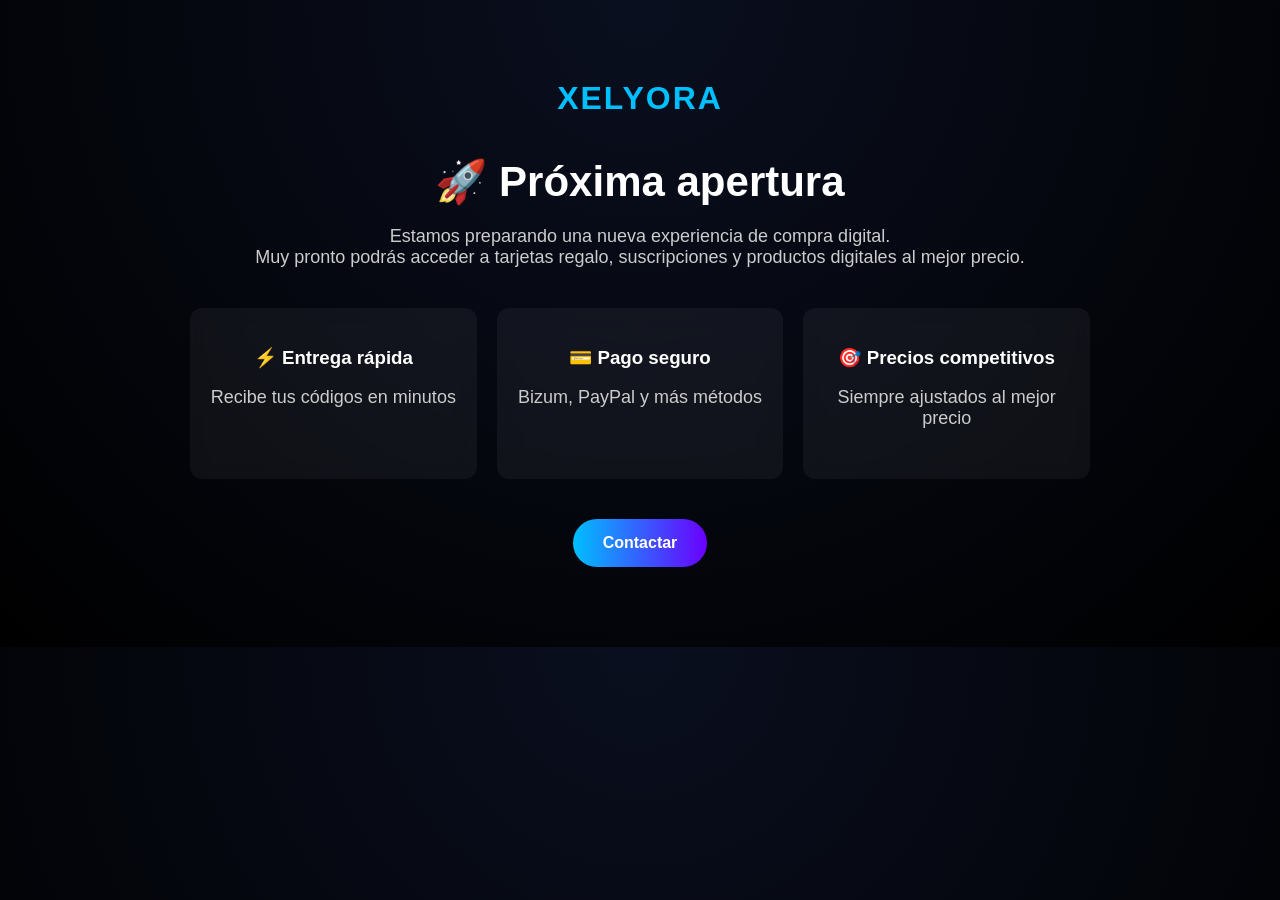
==== commit 0f6c301e: "Update index.html" ====
--- a/index.html
+++ b/index.html
@@ -1,310 +1,116 @@
 <!DOCTYPE html>
 <html lang="es">
 <head>
-  <meta charset="UTF-8" />
-  <meta name="viewport" content="width=device-width, initial-scale=1.0" />
-  <title>XELYORA | Códigos digitales al mejor precio</title>
-  <meta
-    name="description"
-    content="XELYORA - Códigos digitales, gift cards y suscripciones. Entrega rápida, compra segura y soporte directo."
-  />
-  <link rel="stylesheet" href="css/style.css" />
+<meta charset="UTF-8">
+<meta name="viewport" content="width=device-width, initial-scale=1.0">
+<title>XELYORA - Próxima apertura</title>
+
+<!-- SEO oculto temporal -->
+<meta name="robots" content="noindex, nofollow">
+
+<style>
+body {
+  margin: 0;
+  font-family: Arial, sans-serif;
+  background: radial-gradient(circle at top, #0a0f1f, #000);
+  color: white;
+  text-align: center;
+}
+
+.container {
+  max-width: 900px;
+  margin: auto;
+  padding: 80px 20px;
+}
+
+.logo {
+  font-size: 32px;
+  font-weight: bold;
+  letter-spacing: 2px;
+  color: #00bfff;
+  margin-bottom: 40px;
+}
+
+h1 {
+  font-size: 42px;
+  margin-bottom: 20px;
+}
+
+p {
+  color: #ccc;
+  font-size: 18px;
+  margin-bottom: 30px;
+}
+
+.features {
+  display: grid;
+  grid-template-columns: repeat(auto-fit, minmax(200px,1fr));
+  gap: 20px;
+  margin-top: 40px;
+}
+
+.card {
+  background: rgba(255,255,255,0.05);
+  padding: 20px;
+  border-radius: 12px;
+  backdrop-filter: blur(10px);
+}
+
+.card h3 {
+  margin-bottom: 10px;
+}
+
+.btn {
+  display: inline-block;
+  margin-top: 40px;
+  padding: 15px 30px;
+  border-radius: 30px;
+  background: linear-gradient(90deg, #00bfff, #6a00ff);
+  color: white;
+  text-decoration: none;
+  font-weight: bold;
+  transition: 0.3s;
+}
+
+.btn:hover {
+  transform: scale(1.05);
+}
+</style>
 </head>
+
 <body>
-  <header class="site-header">
-    <div class="container header-wrap">
-      <a href="index.html" class="brand">
-        <span class="brand-mark">X</span>
-        <span class="brand-text">XELYORA</span>
-      </a>
 
-      <button class="menu-toggle" id="menuToggle" aria-label="Abrir menú" aria-expanded="false">
-        <span></span>
-        <span></span>
-        <span></span>
-      </button>
+<div class="container">
 
-      <nav class="main-nav" id="mainNav">
-        <a href="index.html" class="active">Inicio</a>
-        <a href="categorias.html">Categorías</a>
-        <a href="como-comprar.html">Cómo comprar</a>
-        <a href="contacto.html">Contacto</a>
-        <a href="carrito.html" class="cart-link">
-          <span>🛒</span>
-          <span id="cartCount" class="cart-count">0</span>
-        </a>
-      </nav>
-    </div>
-  </header>
+<div class="logo">XELYORA</div>
 
-  <main>
-    <section class="hero">
-      <div class="hero-overlay"></div>
-      <div class="container hero-grid">
-        <div class="hero-content">
-          <span class="eyebrow">DIGITAL STORE</span>
-          <h1>Códigos digitales al mejor precio</h1>
-          <p>
-            Compra segura, entrega rápida y soporte directo. En XELYORA
-            encontrarás tarjetas digitales, gift cards y suscripciones
-            con una experiencia clara y profesional.
-          </p>
+<h1>🚀 Próxima apertura</h1>
 
-          <div class="hero-actions">
-            <a href="categorias.html" class="btn btn-primary">Ver catálogo</a>
-            <a href="como-comprar.html" class="btn btn-secondary">Cómo comprar</a>
-          </div>
+<p>
+Estamos preparando una nueva experiencia de compra digital.<br>
+Muy pronto podrás acceder a tarjetas regalo, suscripciones y productos digitales al mejor precio.
+</p>
 
-          <div class="hero-points">
-            <div class="point-card">
-              <strong>⚡ Entrega rápida</strong>
-              <span>Tras la confirmación del pago</span>
-            </div>
-            <div class="point-card">
-              <strong>🔒 Compra segura</strong>
-              <span>Bizum, PayPal y transferencia</span>
-            </div>
-            <div class="point-card">
-              <strong>💬 Soporte directo</strong>
-              <span>Atención rápida y cercana</span>
-            </div>
-          </div>
-        </div>
+<div class="features">
+  <div class="card">
+    <h3>⚡ Entrega rápida</h3>
+    <p>Recibe tus códigos en minutos</p>
+  </div>
 
-        <div class="hero-panel">
-          <div class="panel-card">
-            <div class="panel-top">
-              <span class="panel-badge">XELYORA Wallet</span>
-              <span class="panel-status">Activo</span>
-            </div>
+  <div class="card">
+    <h3>💳 Pago seguro</h3>
+    <p>Bizum, PayPal y más métodos</p>
+  </div>
 
-            <h3>Saldo XELYORA</h3>
-            <p class="panel-balance">Usa tu saldo en futuras compras</p>
+  <div class="card">
+    <h3>🎯 Precios competitivos</h3>
+    <p>Siempre ajustados al mejor precio</p>
+  </div>
+</div>
 
-            <div class="wallet-box">
-              <div>
-                <small>Crédito de tienda</small>
-                <strong>Disponible en incidencias o promos</strong>
-              </div>
-              <span>💳</span>
-            </div>
+<a href="https://wa.me/TUNUMERO" class="btn">Contactar</a>
 
-            <div class="cashback-box">
-              <div>
-                <small>Cashback</small>
-                <strong>Recibe saldo en productos seleccionados</strong>
-              </div>
-              <span>🎁</span>
-            </div>
+</div>
 
-            <p class="panel-note">
-              Algunos productos incluyen cashback en saldo XELYORA para tu próxima compra.
-            </p>
-          </div>
-        </div>
-      </div>
-    </section>
-
-    <section class="trust-bar">
-      <div class="container trust-grid">
-        <div>✅ 100% digital</div>
-        <div>✅ Pago seguro</div>
-        <div>✅ Entrega rápida</div>
-        <div>✅ Soporte directo</div>
-      </div>
-    </section>
-
-    <section class="section">
-      <div class="container">
-        <div class="section-head">
-          <div>
-            <span class="section-tag">CATEGORÍAS</span>
-            <h2>Explora tu próxima compra</h2>
-          </div>
-          <a href="categorias.html" class="section-link">Ver todas</a>
-        </div>
-
-        <div class="category-grid">
-          <a class="category-card" href="categorias/playstation.html">
-            <div class="category-icon">🎮</div>
-            <h3>PlayStation</h3>
-            <p>PSN, Plus y más productos digitales.</p>
-          </a>
-
-          <a class="category-card" href="categorias/xbox.html">
-            <div class="category-icon">🕹️</div>
-            <h3>Xbox</h3>
-            <p>Xbox Live, Game Pass y tarjetas.</p>
-          </a>
-
-          <a class="category-card" href="categorias/netflix.html">
-            <div class="category-icon">🎬</div>
-            <h3>Netflix</h3>
-            <p>Gift cards digitales y recargas.</p>
-          </a>
-
-          <a class="category-card" href="categorias/giftcards.html">
-            <div class="category-icon">🎁</div>
-            <h3>Gift Cards</h3>
-            <p>Nike, Adidas, IKEA y más opciones.</p>
-          </a>
-
-          <a class="category-card" href="categorias/suscripciones.html">
-            <div class="category-icon">💎</div>
-            <h3>Suscripciones</h3>
-            <p>Spotify, Discord Nitro y servicios.</p>
-          </a>
-
-          <a class="category-card category-card-special" href="carrito.html">
-            <div class="category-icon">🛒</div>
-            <h3>Tu carrito</h3>
-            <p>Revisa tus productos y finaliza tu compra.</p>
-          </a>
-        </div>
-      </div>
-    </section>
-
-    <section class="section section-dark">
-      <div class="container">
-        <div class="section-head">
-          <div>
-            <span class="section-tag">DESTACADOS</span>
-            <h2>Productos populares</h2>
-          </div>
-        </div>
-
-        <div class="product-grid">
-          <article class="product-card">
-            <span class="product-badge">Top ventas</span>
-            <h3>PlayStation Network 50€</h3>
-            <p class="product-meta">Digital · ES</p>
-            <div class="product-price">
-              <span class="old-price">50,00€</span>
-              <strong>45,00€</strong>
-            </div>
-            <p class="product-desc">
-              Código digital con entrega rápida tras confirmar el pago.
-            </p>
-            <div class="cashback-pill">+0,50€ en saldo XELYORA</div>
-            <div class="product-actions">
-              <a href="productos/psn-50.html" class="btn btn-secondary">Ver producto</a>
-              <button class="btn btn-primary add-to-cart" data-name="PlayStation Network 50€" data-price="45">
-                Añadir al carrito
-              </button>
-            </div>
-          </article>
-
-          <article class="product-card">
-            <span class="product-badge">Oferta</span>
-            <h3>Xbox Live 50€</h3>
-            <p class="product-meta">Digital · EU</p>
-            <div class="product-price">
-              <span class="old-price">50,00€</span>
-              <strong>46,00€</strong>
-            </div>
-            <p class="product-desc">
-              Ideal para recarga rápida y compra segura.
-            </p>
-            <div class="cashback-pill">+0,40€ en saldo XELYORA</div>
-            <div class="product-actions">
-              <a href="productos/xbox-50.html" class="btn btn-secondary">Ver producto</a>
-              <button class="btn btn-primary add-to-cart" data-name="Xbox Live 50€" data-price="46">
-                Añadir al carrito
-              </button>
-            </div>
-          </article>
-
-          <article class="product-card">
-            <span class="product-badge">Popular</span>
-            <h3>Netflix Gift Card 50€</h3>
-            <p class="product-meta">Digital · EU</p>
-            <div class="product-price">
-              <span class="old-price">50,00€</span>
-              <strong>44,00€</strong>
-            </div>
-            <p class="product-desc">
-              Gift card digital para recarga rápida y sencilla.
-            </p>
-            <div class="cashback-pill">+0,30€ en saldo XELYORA</div>
-            <div class="product-actions">
-              <a href="productos/netflix-50.html" class="btn btn-secondary">Ver producto</a>
-              <button class="btn btn-primary add-to-cart" data-name="Netflix Gift Card 50€" data-price="44">
-                Añadir al carrito
-              </button>
-            </div>
-          </article>
-        </div>
-      </div>
-    </section>
-
-    <section class="section">
-      <div class="container info-grid">
-        <div class="info-card">
-          <span class="section-tag">CÓMO FUNCIONA</span>
-          <h3>Compra fácil y sin líos</h3>
-          <ol>
-            <li>Elige tu producto y añádelo al carrito.</li>
-            <li>Finaliza tu pedido con tu método de pago.</li>
-            <li>Recibe tu código digital tras la confirmación.</li>
-          </ol>
-        </div>
-
-        <div class="info-card">
-          <span class="section-tag">SALDO XELYORA</span>
-          <h3>Crédito de tienda para próximas compras</h3>
-          <p>
-            En promociones o incidencias, tu compensación puede quedarse como saldo XELYORA
-            para usarla después en la tienda. Así aprovechas mejor cada compra.
-          </p>
-        </div>
-
-        <div class="info-card">
-          <span class="section-tag">CONFIANZA</span>
-          <h3>Una tienda hecha para durar</h3>
-          <p>
-            Diseño profesional, catálogo claro, soporte directo y proceso de compra sencillo
-            para que sepas que aquí se va en serio.
-          </p>
-        </div>
-      </div>
-    </section>
-
-    <section class="section cta-section">
-      <div class="container cta-box">
-        <div>
-          <span class="section-tag">XELYORA</span>
-          <h2>Empieza a comprar con una experiencia más seria</h2>
-          <p>
-            Entra al catálogo y descubre productos digitales, gift cards y suscripciones
-            con una imagen profesional y una compra clara.
-          </p>
-        </div>
-        <a href="categorias.html" class="btn btn-primary">Entrar al catálogo</a>
-      </div>
-    </section>
-  </main>
-
-  <footer class="site-footer">
-    <div class="container footer-wrap">
-      <div>
-        <div class="brand footer-brand">
-          <span class="brand-mark">X</span>
-          <span class="brand-text">XELYORA</span>
-        </div>
-        <p class="footer-text">
-          Códigos digitales al mejor precio.
-        </p>
-      </div>
-
-      <div class="footer-links">
-        <a href="categorias.html">Categorías</a>
-        <a href="como-comprar.html">Cómo comprar</a>
-        <a href="contacto.html">Contacto</a>
-        <a href="carrito.html">Carrito</a>
-      </div>
-    </div>
-  </footer>
-
-  <script src="js/app.js"></script>
 </body>
 </html>
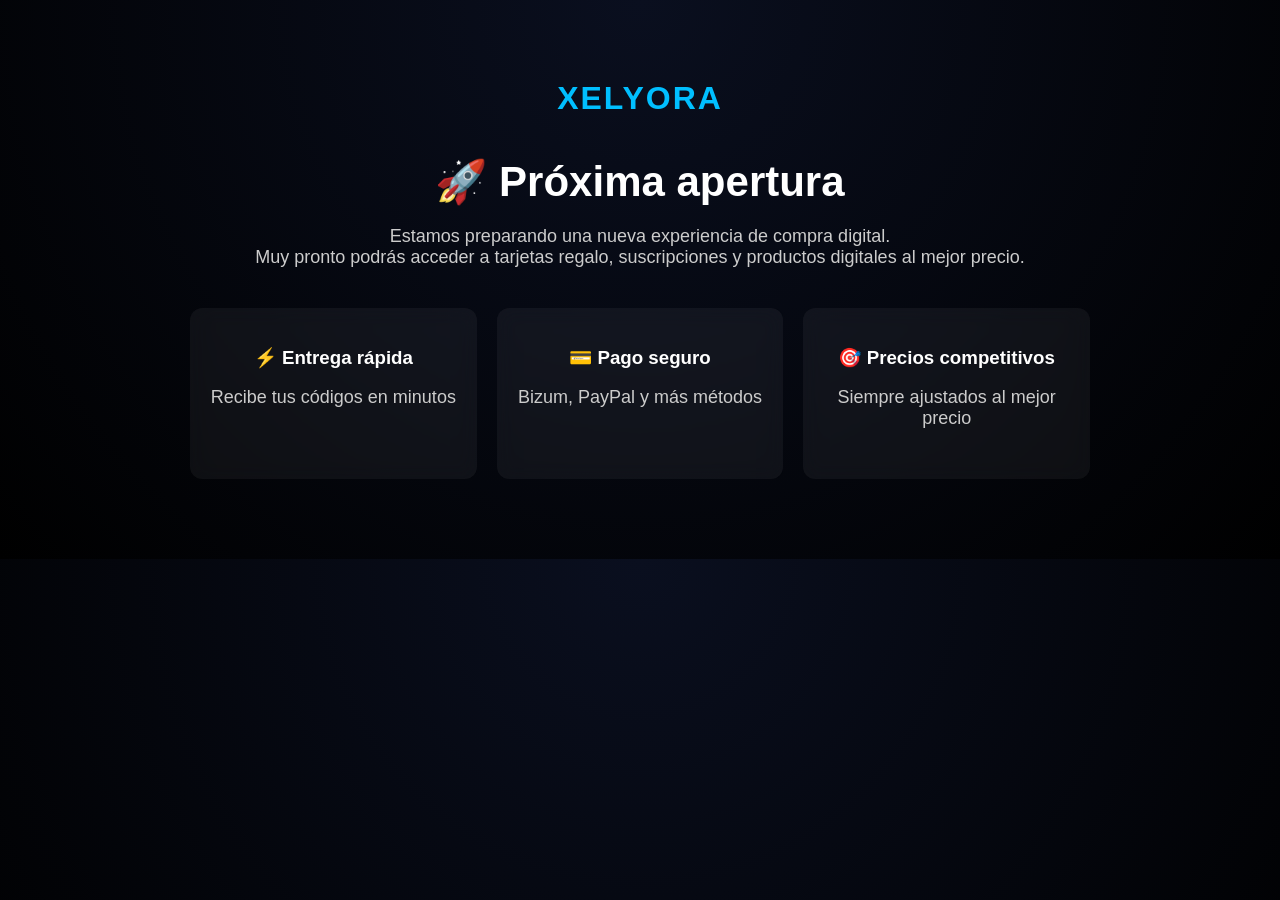
==== commit 968d4a81: "Update index.html" ====
--- a/index.html
+++ b/index.html
@@ -108,9 +108,6 @@
   </div>
 </div>
 
-<a href="https://wa.me/TUNUMERO" class="btn">Contactar</a>
-
-</div>
 
 </body>
 </html>
